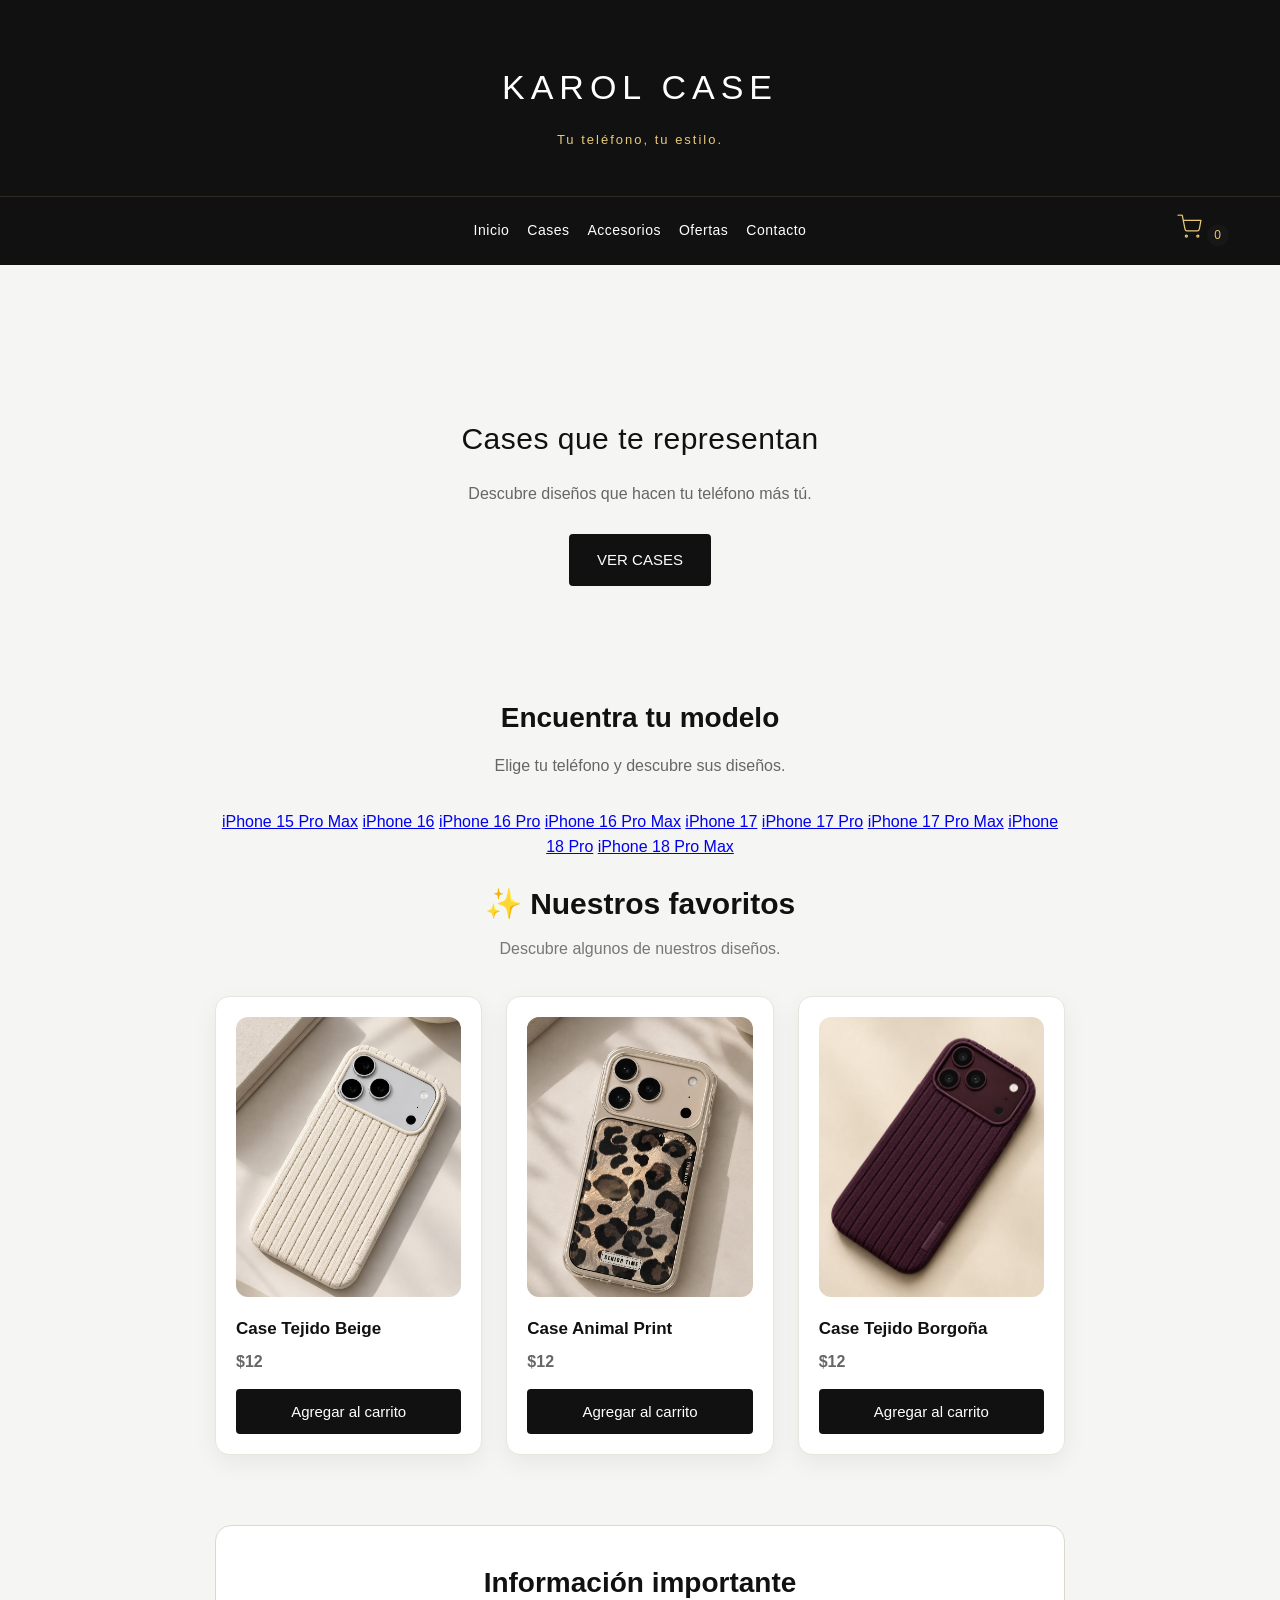
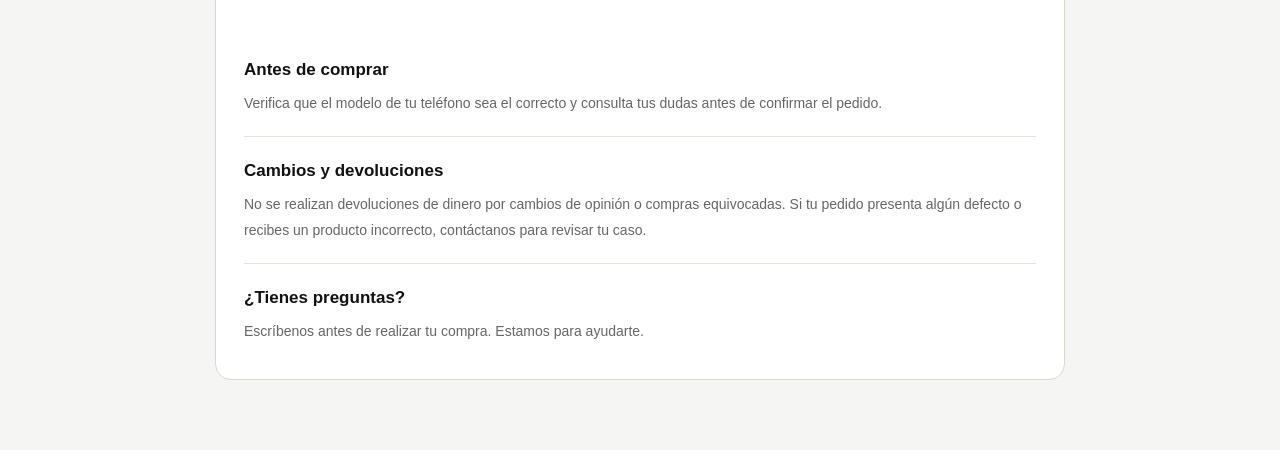
==== index.html @ 7e202941 "Update index.html" ====
<!DOCTYPE html>
<html lang="es">
<head>
  <meta charset="UTF-8">
  <meta name="viewport" content="width=device-width, initial-scale=1.0">

  <title>Karol Case</title>

  <link rel="stylesheet" href="style.css">
</head>

<body onload="window.scrollTo(0,0)">

  <header> 
  
    <h1>KAROL CASE</h1>
    <p>Tu teléfono, tu estilo.</p>
  </header>
  
  <nav class="menu">

  <a href="#">Inicio</a>

  <a href="#cases">Cases</a>

  <a href="#accesorios">Accesorios</a>

  <a href="#ofertas">Ofertas</a>

  <a href="#contacto">Contacto</a> 

    <a href="#carrito" id="abrir-carrito" class="carrito-en-menu">
    <svg xmlns="http://www.w3.org/2000/svg" width="25" height="25"
         viewBox="0 0 24 24" fill="none" stroke="#e8c978"
         stroke-width="1.2" stroke-linecap="round"
         stroke-linejoin="round">
      <circle cx="9" cy="21" r="1"/>
      <circle cx="20" cy="21" r="1"/>
      <path d="M1 1h4l2.68 13.39a2 2 0 0 0 2 1.61h9.72a2 2 0 0 0 2-1.61L23 6H6"/>
    </svg>
    <span id="carrito-contador">0</span>
  </a>
</nav>
  <main>

  <section class="hero">
    <h2>Cases que te representan</h2>
    <p>Descubre diseños que hacen tu teléfono más tú.</p>

    <a href="#cases" class="hero-button">VER CASES</a>
  </section>

    <section class="modelos" id="modelos">
  <h2>Encuentra tu modelo</h2>
  <p>Elige tu teléfono y descubre sus diseños.</p>

  <div class="modelos-grid">
    <a href="#cases" class="modelo-card">iPhone 15 Pro Max</a>
    <a href="#cases" class="modelo-card">iPhone 16</a>
    <a href="#cases" class="modelo-card">iPhone 16 Pro</a>
    <a href="#cases" class="modelo-card">iPhone 16 Pro Max</a>
    <a href="#cases" class="modelo-card">iPhone 17</a>
    <a href="#cases" class="modelo-card">iPhone 17 Pro</a>
    <a href="#cases" class="modelo-card">iPhone 17 Pro Max</a>
    <a href="#cases" class="modelo-card">iPhone 18 Pro</a>
    <a href="#cases" class="modelo-card">iPhone 18 Pro Max</a>
  </div>
</section>
  <section class="favorites" id="cases">
    <h2>✨ Nuestros favoritos</h2>
    <p>Descubre algunos de nuestros diseños.</p>

    <div class="products">

      <article class="product-card">
        <div class="product-image">
  <img src="1fd54753-6701-4cb0-a77a-36c6ee0a3a50.jpeg" alt="Case Tejido Beige">
</div>

        <h3>Case Tejido Beige</h3>
        <p class="price">$12</p>

        <button>Agregar al carrito</button>
      </article>

      <article class="product-card">
        <div class="product-image">
  <img src="73c40f6b-0bf5-4539-9fc6-6d812a04205e.jpeg" alt="Case Animal Print">
</div>

        <h3>Case Animal Print</h3>
        <p class="price">$12</p>

        <button>Agregar al carrito</button>
      </article>

      <article class="product-card">
      <div class="product-image">
  <img src="620f6de8-0a6c-4692-aa07-451ca58d939f.jpeg" alt="Case Tejido Borgoña">
</div>

        <h3>Case Tejido Borgoña</h3>
        <p class="price">$12</p>

        <button>Agregar al carrito</button>
      </article>

    </div>
  </section>

  <section class="information" id="informacion">
  <h2>Información importante</h2>

  <div class="information-item">
    <h3>Antes de comprar</h3>
    <p>Verifica que el modelo de tu teléfono sea el correcto y consulta tus dudas antes de confirmar el pedido.</p>
  </div>

  <div class="information-item">
    <h3>Cambios y devoluciones</h3>
    <p>No se realizan devoluciones de dinero por cambios de opinión o compras equivocadas. Si tu pedido presenta algún defecto o recibes un producto incorrecto, contáctanos para revisar tu caso.</p>
  </div>

  <div class="information-item">
    <h3>¿Tienes preguntas?</h3>
    <p>Escríbenos antes de realizar tu compra. Estamos para ayudarte.</p>
  </div>
</section>
</main>
  <section id="carrito" class="carrito-panel" hidden>
  <h2>Tu carrito</h2>
    <button id="cerrar-carrito" type="button" aria-label="Cerrar carrito">✕</button>
  <div id="carrito-productos">Todavía no has agregado productos.</div>
  <p><strong>Total: $<span id="carrito-total">0.00</span> USD</strong></p>
  <button id="vaciar-carrito" type="button">Vaciar carrito</button>
  <button id="pedir-whatsapp" type="button">Finalizar pedido por WhatsApp</button>
</section>

<script>
const carrito = [];
const panelCarrito = document.getElementById("carrito");
function actualizarCarrito() {
  const lista = document.getElementById("carrito-productos");
  const total = document.getElementById("carrito-total");
const contador = document.getElementById("carrito-contador");
contador.textContent = carrito.reduce(
  (suma, producto) => suma + producto.cantidad, 0
);
  if (carrito.length === 0) {
    lista.textContent = "Todavía no has agregado productos.";
  } else {
    lista.innerHTML = "";
    carrito.forEach((producto, indice) => {
      const fila = document.createElement("p");
      fila.textContent = producto.nombre + " × " + producto.cantidad +
        " — $" + (producto.precio * producto.cantidad).toFixed(2) + " ";

      const quitar = document.createElement("button");
      quitar.textContent = "Quitar";
      quitar.type = "button";
      quitar.addEventListener("click", () => {
        carrito.splice(indice, 1);
        actualizarCarrito();
      });

      fila.appendChild(quitar);
      lista.appendChild(fila);
    });
  }

  const suma = carrito.reduce(
    (acumulado, producto) => acumulado + producto.precio * producto.cantidad, 0
  );
  total.textContent = suma.toFixed(2);
}

document.querySelectorAll(".product-card").forEach((tarjeta) => {
  const boton = tarjeta.querySelector("button");
  const nombre = tarjeta.querySelector("h3").textContent;
  const precioTexto = tarjeta.querySelector(".price").textContent;
  const precio = Number(precioTexto.replace(/[^0-9.]/g, ""));

  boton.addEventListener("click", () => {
    const existente = carrito.find((producto) => producto.nombre === nombre);
    if (existente) {
      existente.cantidad += 1;
    } else {
      carrito.push({ nombre, precio, cantidad: 1 });
    }
    actualizarCarrito();

  });
});

document.getElementById("vaciar-carrito").addEventListener("click", () => {
  carrito.length = 0;
  actualizarCarrito();
});

document.getElementById("pedir-whatsapp").addEventListener("click", () => {
  if (carrito.length === 0) {
    alert("Agrega al menos un producto antes de continuar.");
    return;
  }

  let mensaje = "Hola, quiero realizar este pedido en Karol Case:\n\n";
  carrito.forEach((producto) => {
    mensaje += producto.nombre + " x " + producto.cantidad +
      " — $" + (producto.precio * producto.cantidad).toFixed(2) + "\n";
  });

  const total = carrito.reduce(
    (acumulado, producto) => acumulado + producto.precio * producto.cantidad, 0
  );
  mensaje += "\nTotal: $" + total.toFixed(2) + " USD";

  window.open(
    "https://wa.me/584140802335?text=" + encodeURIComponent(mensaje),
    "_blank"
  );
});

document.getElementById("abrir-carrito").addEventListener("click", (e) => {
  e.preventDefault();
  panelCarrito.hidden = false;
  panelCarrito.classList.add("carrito-abierto");
});

document.getElementById("cerrar-carrito").addEventListener("click", () => {
  panelCarrito.classList.remove("carrito-abierto");
  panelCarrito.hidden = true;
});

panelCarrito.addEventListener("click", (e) => {
  if (e.target === panelCarrito) {
    panelCarrito.classList.remove("carrito-abierto");
    panelCarrito.hidden = true;
  }
});
</script>
</body>
</html>
---- style.css ----
* {
  box-sizing: border-box;
  margin: 0;
  padding: 0;
}

body {
  font-family: Arial, sans-serif;
  background: #f5f5f3;
  color: #111111;
  line-height: 1.6;
}

header {
  background: #111111;
  color: #ffffff;
  text-align: center;
  padding: 60px 20px 45px;
  border-bottom: 1px solid #302b20;
}

header h1 {
  font-size: 34px;
  letter-spacing: 6px;
  font-weight: 500;
  margin-bottom: 16px;
}

header p {
  color: #e8c978;
  font-size: 13px;
  letter-spacing: 2px;
  margin-bottom: 0;
}

main {
  max-width: 900px;
  margin: 0 auto;
  padding: 70px 25px;
  text-align: center;
}

main h2 {
  font-size: 28px;
  margin-bottom: 12px;
}

main p {
  color: #666666;
  margin-bottom: 30px;
}

button {
  background: #111111;
  color: #ffffff;
  border: none;
  padding: 14px 28px;
  border-radius: 4px;
  font-size: 15px;
  cursor: pointer;
}

button:hover {
  background: #e8c978;
  color: #111111;
}

/* SECCIÓN DE PRODUCTOS */

.hero {
  background: #f5f5f3;
  text-align: center;
  padding: 80px 25px 75px;
  margin-bottom: 35px;
}

.hero h2 {
  font-size: 30px;
font-weight: 500;
letter-spacing: 0.5px;
margin-bottom: 18px;
}

.hero p {
  font-size: 16px;
  color: #666666;
  margin-bottom: 28px;
}

.hero button {
  background: #111111;
  color: #ffffff;
}

.hero button:hover {
  background: #e8c978;
  color: #111111;
}

.favorites {
  padding-top: 20px;
}

.favorites h2 {
  font-size: 30px;
  margin-bottom: 8px;
}

.favorites > p {
  color: #777777;
  margin-bottom: 35px;
}

.products {
  display: grid;
  grid-template-columns: repeat(3, 1fr);
  gap: 24px;
}

.product-card {
  background: #ffffff;
  border-radius: 14px;
  padding: 20px;
  text-align: left;
  border: 1px solid #e8e5df;
  box-shadow: 0 8px 24px rgba(0, 0, 0, 0.06);
}

.product-image {
  height: 280px;
  background: #f1f1ef;
  border-radius: 12px;
  overflow: hidden;
  display: flex;
  align-items: center;
  justify-content: center;
  margin-bottom: 18px;
}

.product-image img {
  width: 100%;
  height: 100%;
  object-fit: cover;
  display: block;
}

.product-card h3 {
  font-size: 17px;
  margin-bottom: 6px;
}

.product-card .price {
  font-weight: bold;
  font-size: 16px;
  margin-bottom: 15px;
}

.product-card button {
  width: 100%;
}

@media (max-width: 700px) {
  .products {
    grid-template-columns: 1fr;
    gap: 40px;
  }

  .product-image {
    height: 300px;
  }
}
.hero-button {
  display: inline-block;
  background: #111111;
  color: #ffffff;
  text-decoration: none;
  padding: 14px 28px;
  border-radius: 4px;
  font-size: 15px;
  cursor: pointer;
  transition: 0.3s;
}

.hero-button:hover {
  background: #e8c978;
  color: #111111;
}

/* INFORMACIÓN IMPORTANTE */

.information {
  background: #ffffff;
  border: 1px solid #ddd8ce;
  border-radius: 16px;
  padding: 35px 28px;
  margin-top: 70px;
  text-align: left;
}

.information h2 {
  text-align: center;
  font-size: 28px;
  margin-bottom: 30px;
  color: #111111;
}

.information-item {
  padding: 20px 0;
  border-bottom: 1px solid #e8e3d9;
}

.information-item:last-child {
  border-bottom: none;
  padding-bottom: 0;
}

.information-item h3 {
  font-size: 17px;
  margin-bottom: 8px;
  color: #111111;
}

.information-item p {
  font-size: 14px;
  line-height: 1.8;
  color: #666666;
  margin-bottom: 0;
}

@media (max-width: 600px) {
  .information {
    padding: 25px 20px;
  }

  .information h2 {
    font-size: 24px;
  }
}

/* MENU MINIMALISTA KAROL CASE */

.menu {
  display: flex;
  justify-content: center;
  align-items: center;
  flex-wrap: nowrap;
  gap: 18px;
  padding: 14px 4%;
  background: #111111;
  position: relative;
}

.carrito-en-menu {
  position: absolute;
  right: 4%;
  top: 50%;
  transform: translateY(-50%);
  flex-shrink: 0;
}

.menu a {
  color: #ffffff;
  text-decoration: none;
  font-size: 14px;
  letter-spacing: 0.5px;
  padding: 8px 0;
  border-bottom: 1px solid transparent;
  transition: 0.3s;
}

.menu a:visited {
  color: #ffffff;
}

.menu a:hover {
  color: #e8c978;
  border-bottom: 1px solid #e8c978;
}

@media (max-width: 600px) {
  .menu {
    gap: 12px 22px;
    padding: 20px 12px;
  }

  .menu a {
    font-size: 13px;
  }
}
/* Acceso al carrito Karol Case */
.carrito-acceso {
  display: flex;
  justify-content: flex-end;
  align-items: center;
  padding: 0;
  background: #171717;
}
.carrito-acceso a {
  display: inline-flex;
  align-items: center;
  justify-content: center;
  gap: 3px;
  padding: 8px 6%;
  color: #e8c978;
  background: transparent;
  border: none;
  border-radius: 0;
  text-decoration: none;
}

.carrito-acceso a:hover {
  background: #faf6e9;
}

#carrito-contador {
  display: inline-flex;
  align-items: center;
  justify-content: center;
  min-width: 22px;
  height: 22px;
  padding: 0 5px;
  border-radius: 50%;
  background: #171717;
  color: #e8c978;
  font-size: 12px;
}
.carrito-panel[hidden] {
  display: none !important;
}

.carrito-panel {
  position: fixed;
  inset: 0;
  z-index: 9999;
  background: rgba(0, 0, 0, 0.45);
  padding: 20px;
  overflow-y: auto;
}

.carrito-panel.carrito-abierto {
  display: flex;
  flex-direction: column;
  justify-content: center;
}

.carrito-panel > h2,
.carrito-panel > #cerrar-carrito,
.carrito-panel > #carrito-productos,
.carrito-panel > p,
.carrito-panel > button {
  box-sizing: border-box;
  width: 100%;
  max-width: 420px;
  margin-left: auto;
  margin-right: auto;
}

.carrito-panel > h2,
.carrito-panel > #carrito-productos,
.carrito-panel > p,
.carrito-panel > button {
  background: #fff;
  padding: 15px;
}

.carrito-panel > h2 {
  margin-top: auto;
  margin-bottom: 0;
  border-radius: 14px 14px 0 0;
}

.carrito-panel > #cerrar-carrito {
  position: absolute;
  top: 18px;
  right: 18px;
  width: 42px;
  height: 42px;
  border: none;
  border-radius: 50%;
  background: #fff;
  color: #171717;
  font-size: 26px;
  font-weight: bold;
  cursor: pointer;
  display: flex;
  align-items: center;
  justify-content: center;
  z-index: 10;
}

.carrito-panel > button:not(#cerrar-carrito) {
  border: 1px solid #e8c978;
  color: #171717;
  cursor: pointer;
}

.carrito-panel > button:last-child {
  margin-bottom: auto;
  border-radius: 0 0 14px 14px;
}

#carrito-productos button {
  padding: 4px 8px;
  font-size: 11px;
  border-radius: 6px;
  min-height: auto;
  width: auto;
  margin-left: 8px;
}
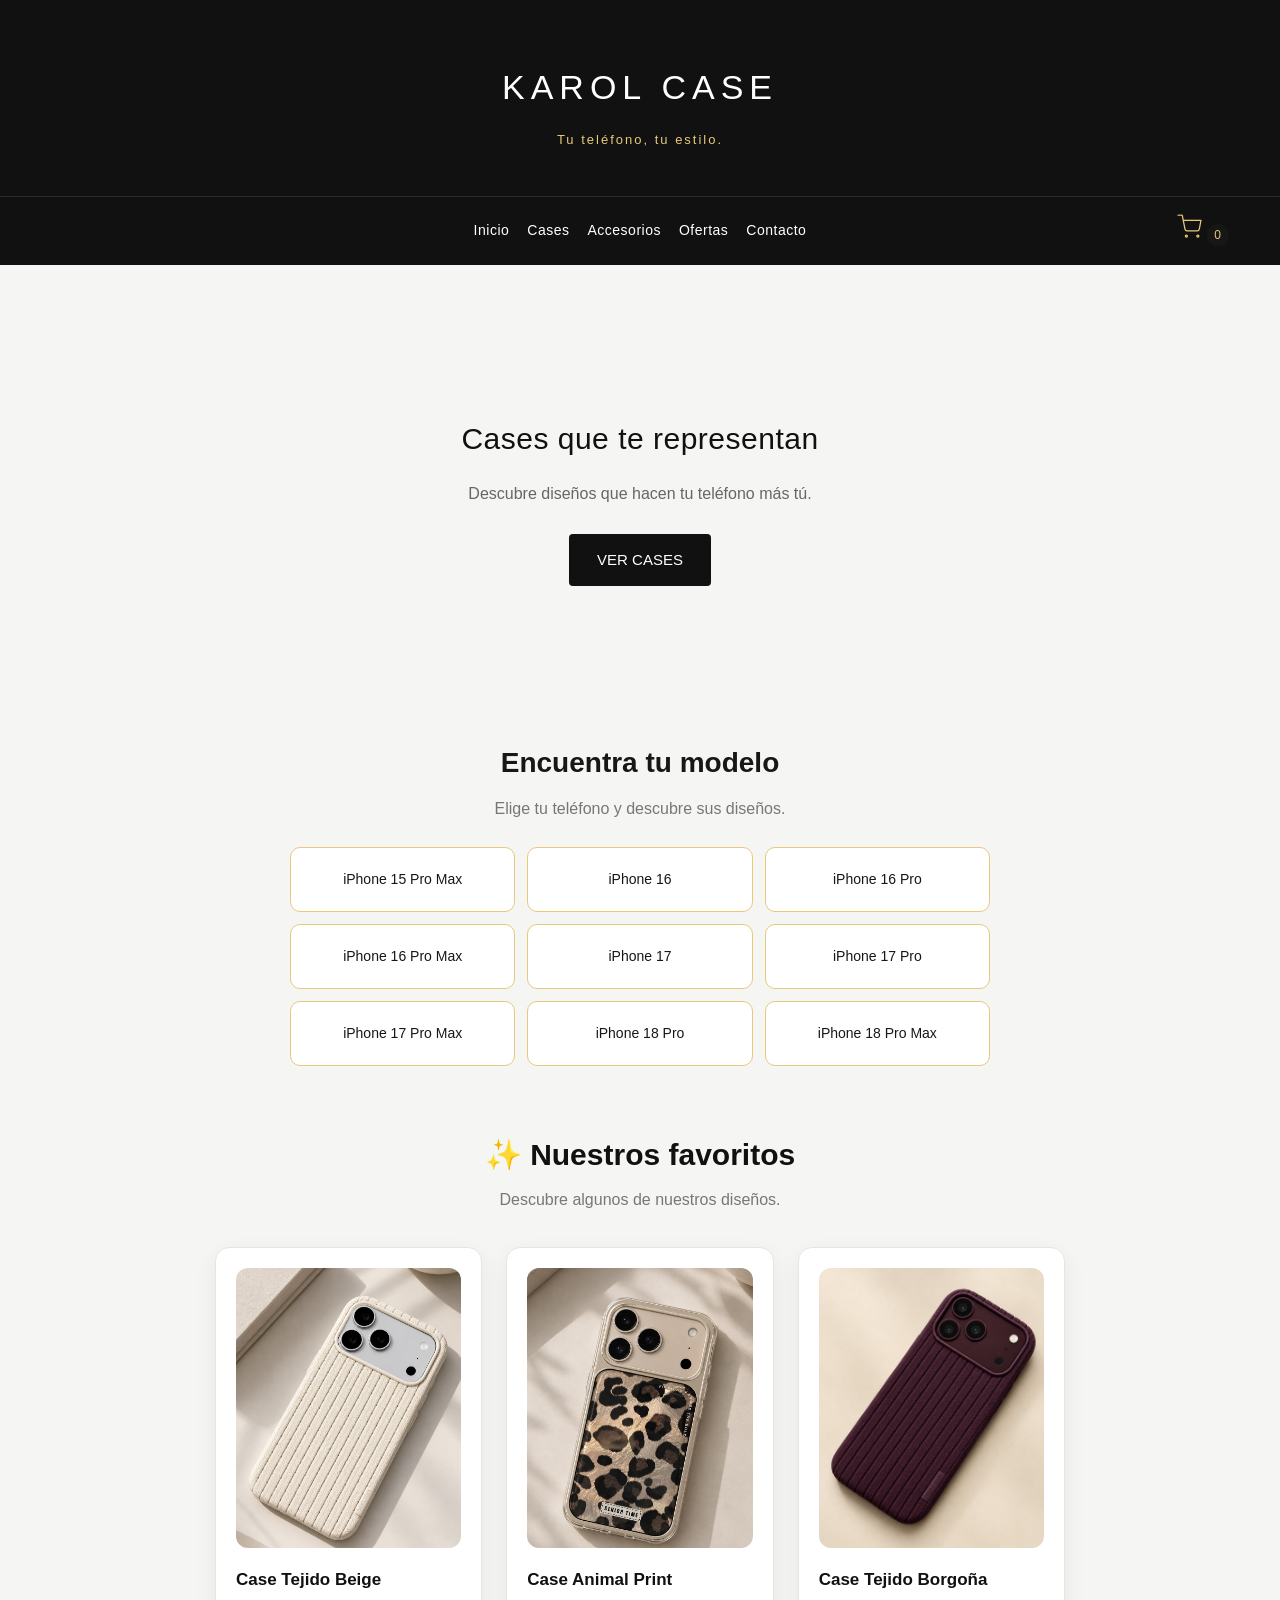
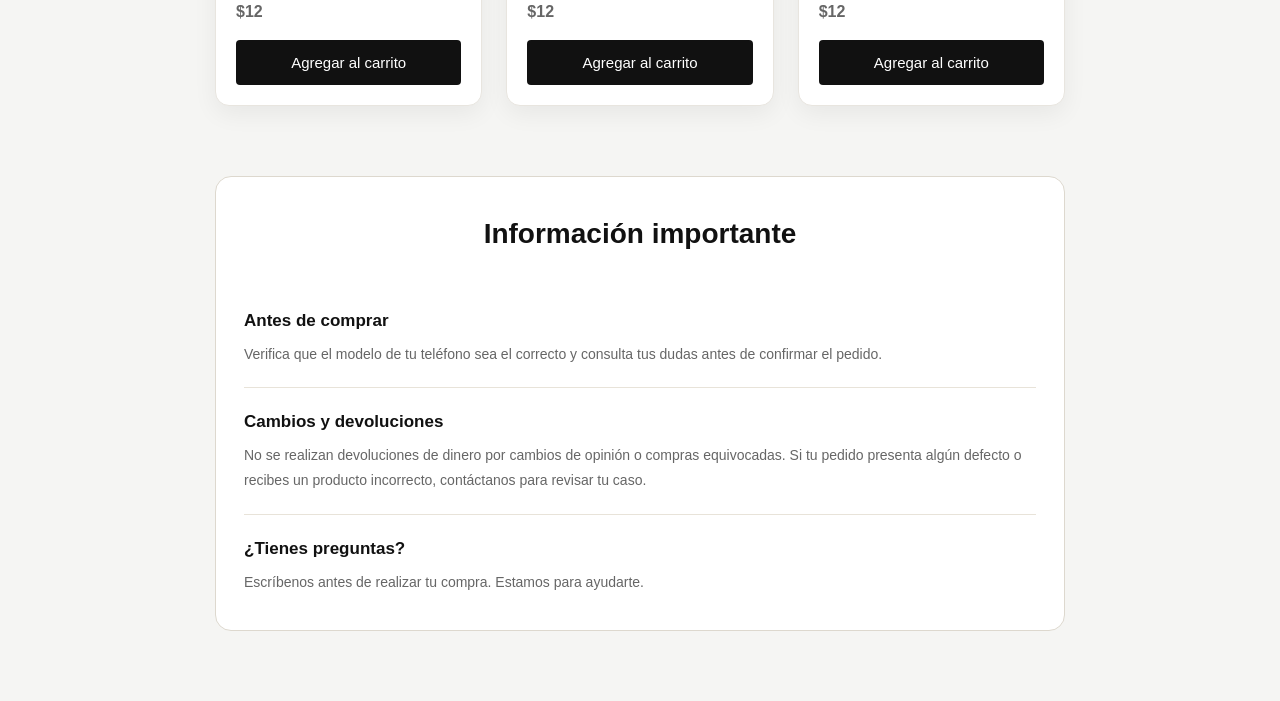
==== commit 86d8c1aa: "Update index.html" ====
--- a/index.html
+++ b/index.html
@@ -238,5 +238,6 @@
   }
 });
 </script>
+  <script src="script.js"></script>
 </body>
 </html>
--- a/style.css
+++ b/style.css
@@ -407,3 +407,52 @@
   width: auto;
   margin-left: 8px;
 }
+/* Categorías por modelo de teléfono */
+.modelos {
+  padding: 45px 20px;
+  text-align: center;
+}
+
+.modelos h2 {
+  margin-bottom: 10px;
+  color: #171717;
+}
+
+.modelos > p {
+  color: #777;
+  margin-bottom: 25px;
+}
+
+.modelos-grid {
+  display: grid;
+  grid-template-columns: repeat(2, minmax(0, 1fr));
+  gap: 12px;
+  max-width: 700px;
+  margin: 0 auto;
+}
+
+.modelo-card {
+  display: flex;
+  align-items: center;
+  justify-content: center;
+  min-height: 65px;
+  padding: 12px;
+  border: 1px solid #e8c978;
+  border-radius: 10px;
+  color: #171717;
+  background: #fff;
+  text-decoration: none;
+  font-size: 14px;
+  transition: background 0.2s ease, color 0.2s ease;
+}
+
+.modelo-card:hover {
+  background: #171717;
+  color: #e8c978;
+}
+
+@media (min-width: 600px) {
+  .modelos-grid {
+    grid-template-columns: repeat(3, minmax(0, 1fr));
+  }
+}
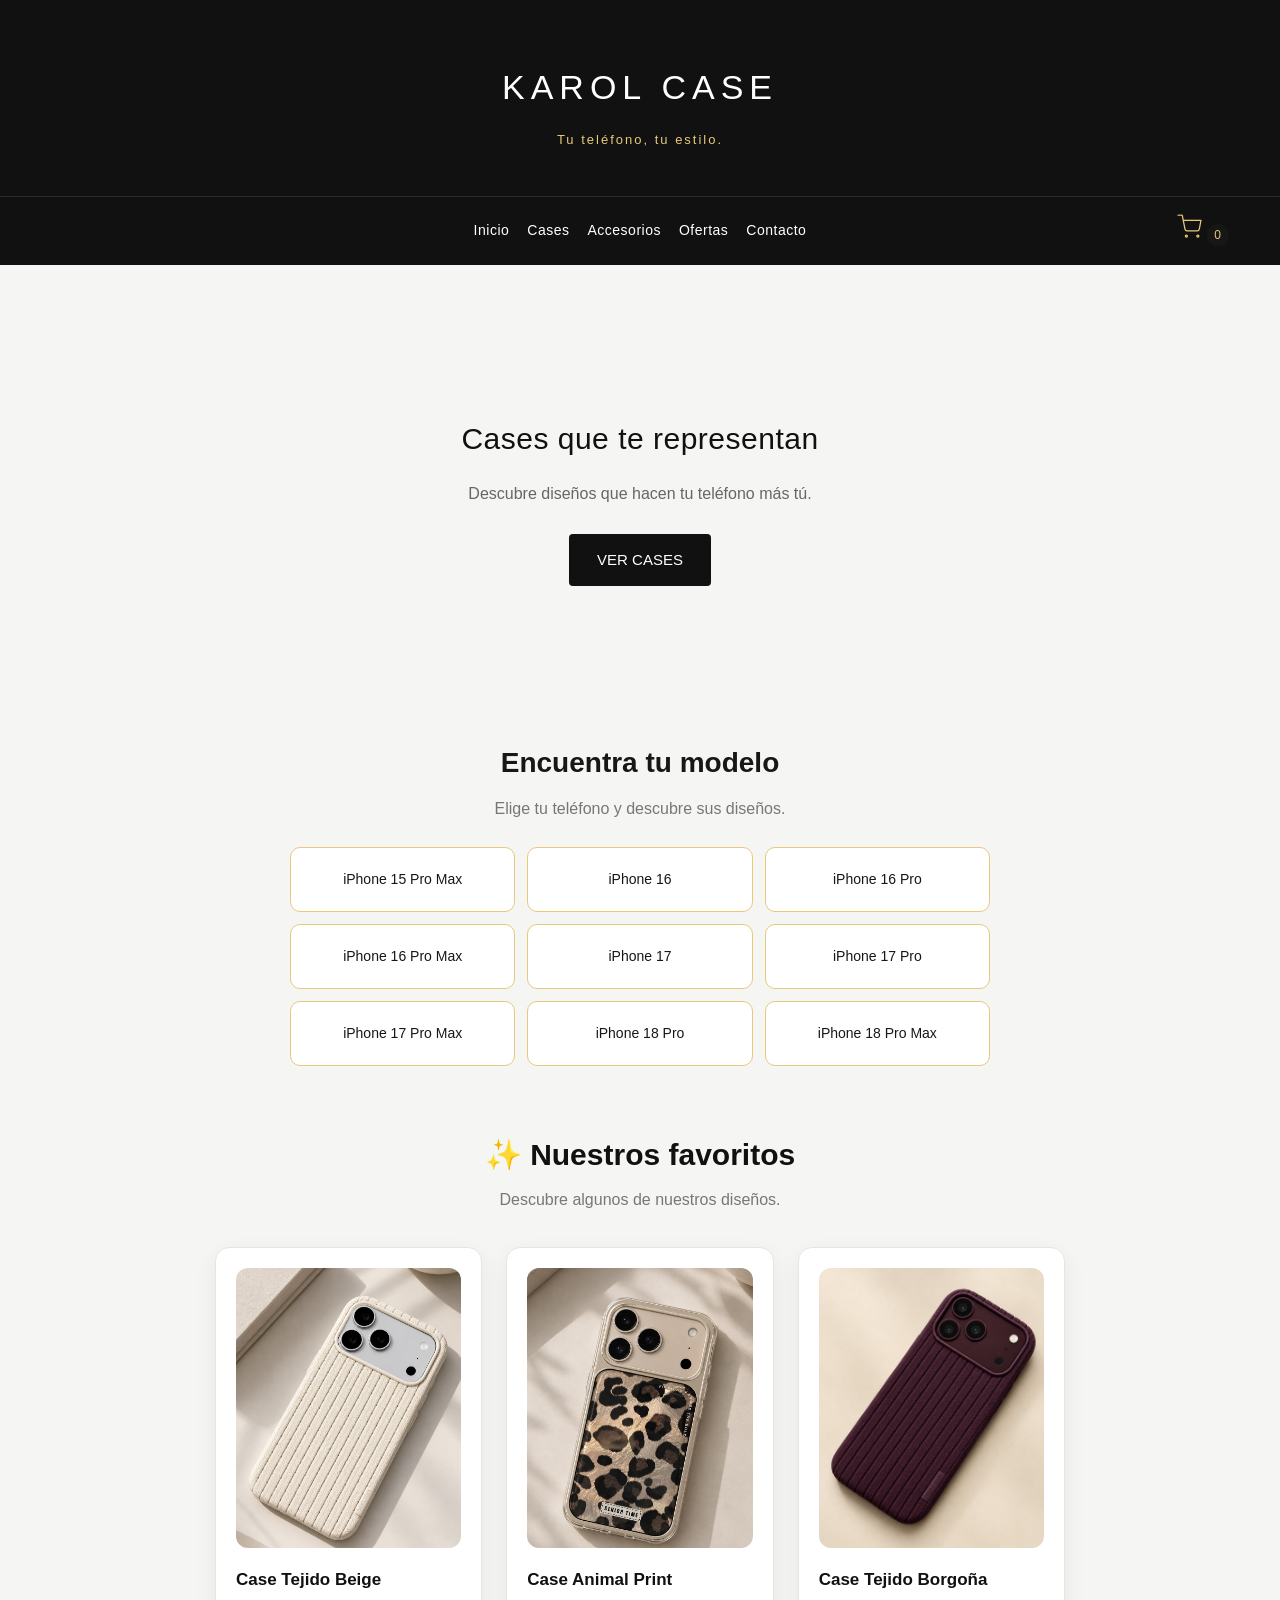
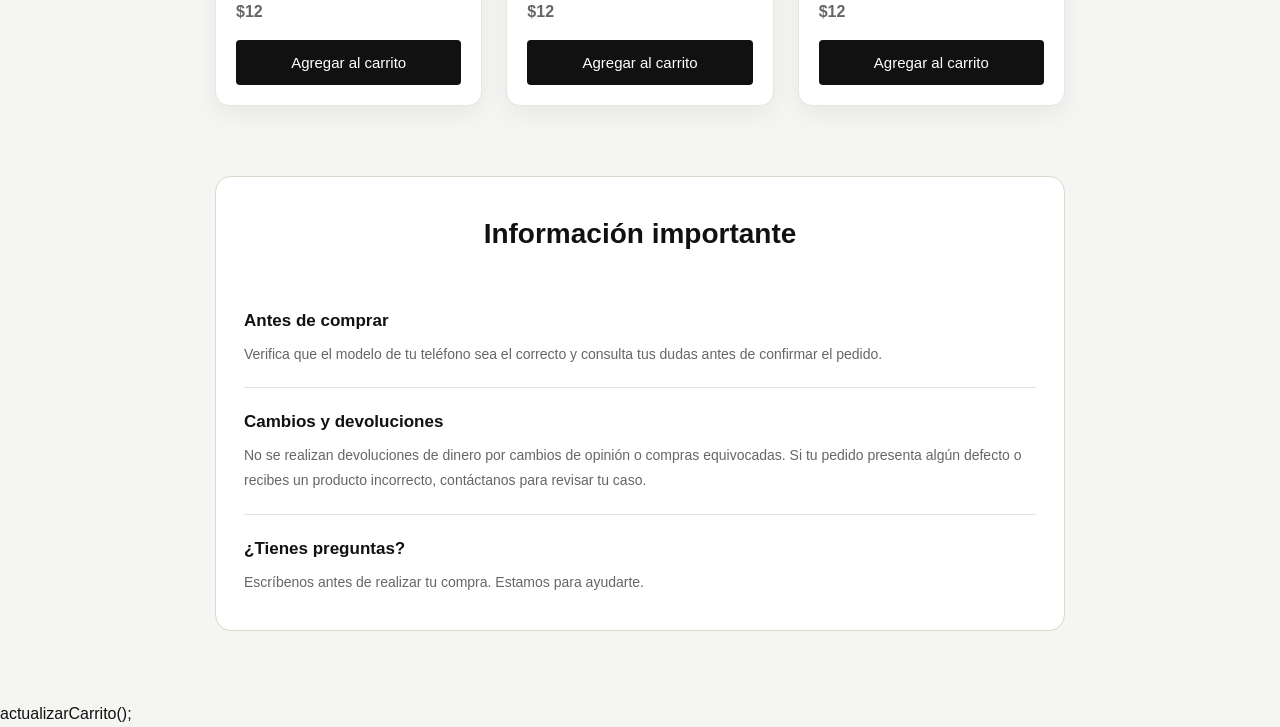
==== commit 8463c316: "Update index.html" ====
--- a/index.html
+++ b/index.html
@@ -55,15 +55,15 @@
   <p>Elige tu teléfono y descubre sus diseños.</p>
 
   <div class="modelos-grid">
-    <a href="#cases" class="modelo-card">iPhone 15 Pro Max</a>
-    <a href="#cases" class="modelo-card">iPhone 16</a>
-    <a href="#cases" class="modelo-card">iPhone 16 Pro</a>
-    <a href="#cases" class="modelo-card">iPhone 16 Pro Max</a>
-    <a href="#cases" class="modelo-card">iPhone 17</a>
-    <a href="#cases" class="modelo-card">iPhone 17 Pro</a>
-    <a href="#cases" class="modelo-card">iPhone 17 Pro Max</a>
-    <a href="#cases" class="modelo-card">iPhone 18 Pro</a>
-    <a href="#cases" class="modelo-card">iPhone 18 Pro Max</a>
+    <a href="iPhone-15-Pro-Max.html" class="modelo-card">iPhone 15 Pro Max</a>
+    <button type="button" class="modelo-card">iPhone 16</button>
+    <button type="button" class="modelo-card">iPhone 16 Pro</button>
+    <button type="button" class="modelo-card">iPhone 16 Pro Max</button>
+    <button type="button" class="modelo-card">iPhone 17</button>
+    <button type="button" class="modelo-card">iPhone 17 Pro</button>
+    <button type="button" class="modelo-card">iPhone 17 Pro Max</button>
+    <button type="button" class="modelo-card">iPhone 18 Pro</button>
+    <button type="button" class="modelo-card">iPhone 18 Pro Max</button>
   </div>
 </section>
   <section class="favorites" id="cases">
@@ -137,7 +137,7 @@
 </section>
 
 <script>
-const carrito = [];
+const carrito = JSON.parse(localStorage.getItem("karolCarrito") || "[]");
 const panelCarrito = document.getElementById("carrito");
 function actualizarCarrito() {
   const lista = document.getElementById("carrito-productos");
@@ -172,6 +172,7 @@
     (acumulado, producto) => acumulado + producto.precio * producto.cantidad, 0
   );
   total.textContent = suma.toFixed(2);
+  localStorage.setItem("karolCarrito", JSON.stringify(carrito));
 }
 
 document.querySelectorAll(".product-card").forEach((tarjeta) => {
@@ -238,6 +239,7 @@
   }
 });
 </script>
-  <script src="script.js"></script>
+  actualizarCarrito();
+ <script src="Script.js"></script>
 </body>
 </html>
